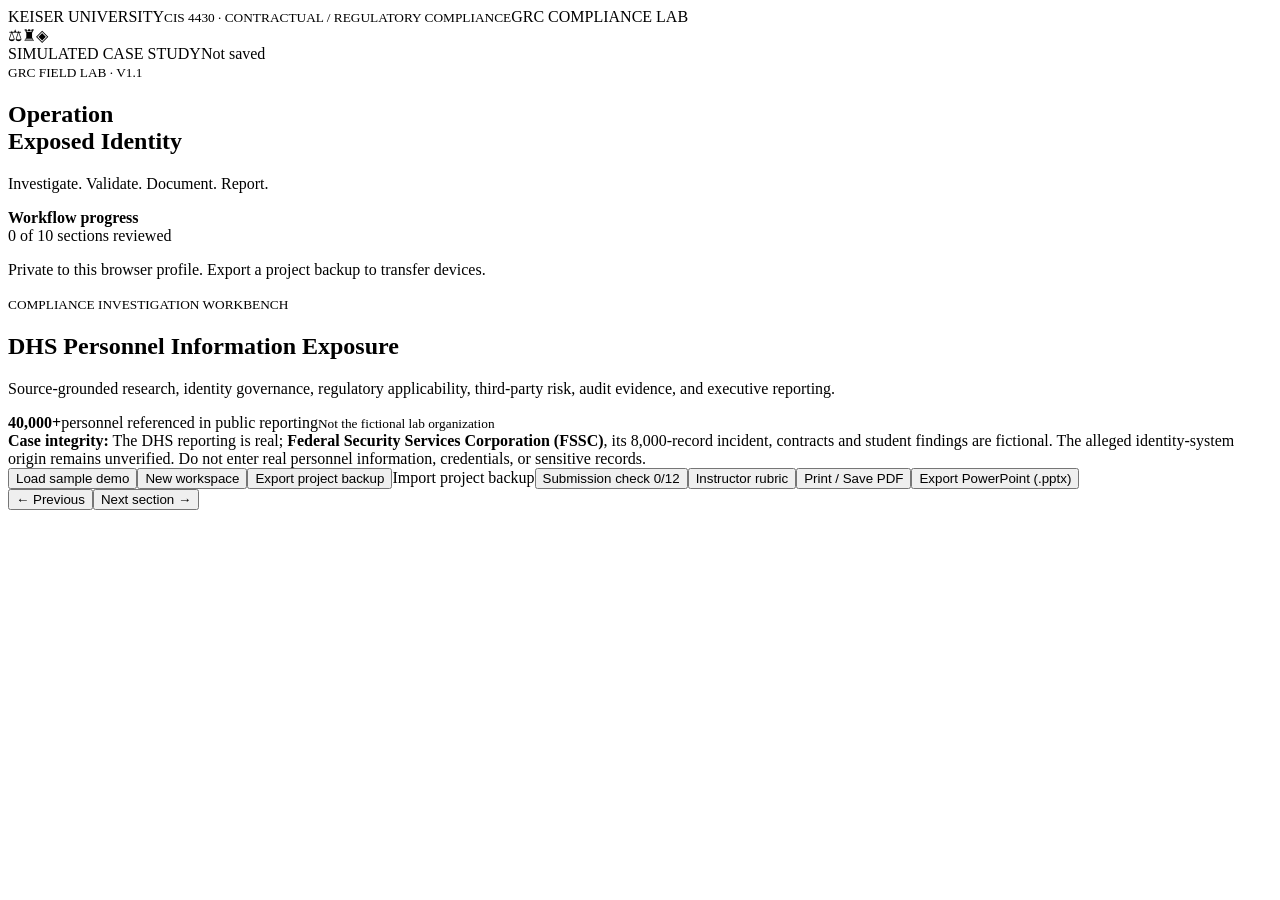
==== dhs-compliance-lab/index.html @ 2e7da123 "Deploy CIS4430 DHS compliance lab v1.2: index.html" ====
<!doctype html>
<html lang="en"><head><meta charset="utf-8"><meta name="viewport" content="width=device-width,initial-scale=1"><meta name="color-scheme" content="light"><title>CIS 4430 | DHS Personnel Information Compliance Lab</title><link rel="stylesheet" href="styles.css"></head>
<body>
<header class="topbar"><div class="bannerMain"><div class="bannerSchool"><span class="schoolTitle">KEISER UNIVERSITY</span><small>CIS 4430 · CONTRACTUAL / REGULATORY COMPLIANCE</small><span class="goldRibbon">GRC COMPLIANCE LAB</span></div><div class="bannerArt" aria-hidden="true"><span>⚖</span><span>♜</span><span>◈</span></div></div><div class="bannerStatus"><span class="chip">SIMULATED CASE STUDY</span><span id="saveStatus">Not saved</span></div></header>
<main class="layout"><aside class="sidebar"><div class="sidebrand"><small>GRC FIELD LAB · V1.1</small><h2>Operation<br>Exposed Identity</h2><p>Investigate. Validate. Document. Report.</p></div><nav id="nav" aria-label="Lab sections"></nav><div class="sidebottom"><b>Workflow progress</b><div class="progressbar"><div id="progressFill"></div></div><span id="progressText">0 of 10 sections reviewed</span><p>Private to this browser profile. Export a project backup to transfer devices.</p></div></aside>
<section class="content"><div class="hero"><div><small>COMPLIANCE INVESTIGATION WORKBENCH</small><h1>DHS Personnel Information Exposure</h1><p>Source-grounded research, identity governance, regulatory applicability, third-party risk, audit evidence, and executive reporting.</p></div><div class="heroStat"><b>40,000+</b><span>personnel referenced in public reporting</span><small>Not the fictional lab organization</small></div></div>
<div class="notice"><strong>Case integrity:</strong> The DHS reporting is real; <strong>Federal Security Services Corporation (FSSC)</strong>, its 8,000-record incident, contracts and student findings are fictional. The alleged identity-system origin remains unverified. Do not enter real personnel information, credentials, or sensitive records.</div>
<div class="actions"><button id="loadDemo" class="secondary">Load sample demo</button><button id="newWorkspace" class="secondary">New workspace</button><button id="exportProject" class="secondary">Export project backup</button><label class="filebutton secondary" for="importFile">Import project backup<input id="importFile" type="file" accept="application/json,.json" hidden></label><button id="openValidator" class="validatorButton">Submission check <span id="readinessTiny">0/12</span></button><button id="openRubric" class="secondary">Instructor rubric</button><button id="printPdf">Print / Save PDF</button><button id="exportPpt" class="accent">Export PowerPoint (.pptx)</button></div>
<div id="workspaceSummary" class="workspaceSummary"></div><div id="validationDashboard"></div><div id="panel"></div>
<div class="panelFooter"><button id="prevBtn" class="secondary">← Previous</button><span id="stepCounter"></span><button id="nextBtn">Next section →</button></div>
</section></main><div id="printArea"></div>
<script src="vendor/pptxgen.min.js"></script><script src="app.js"></script></body></html>
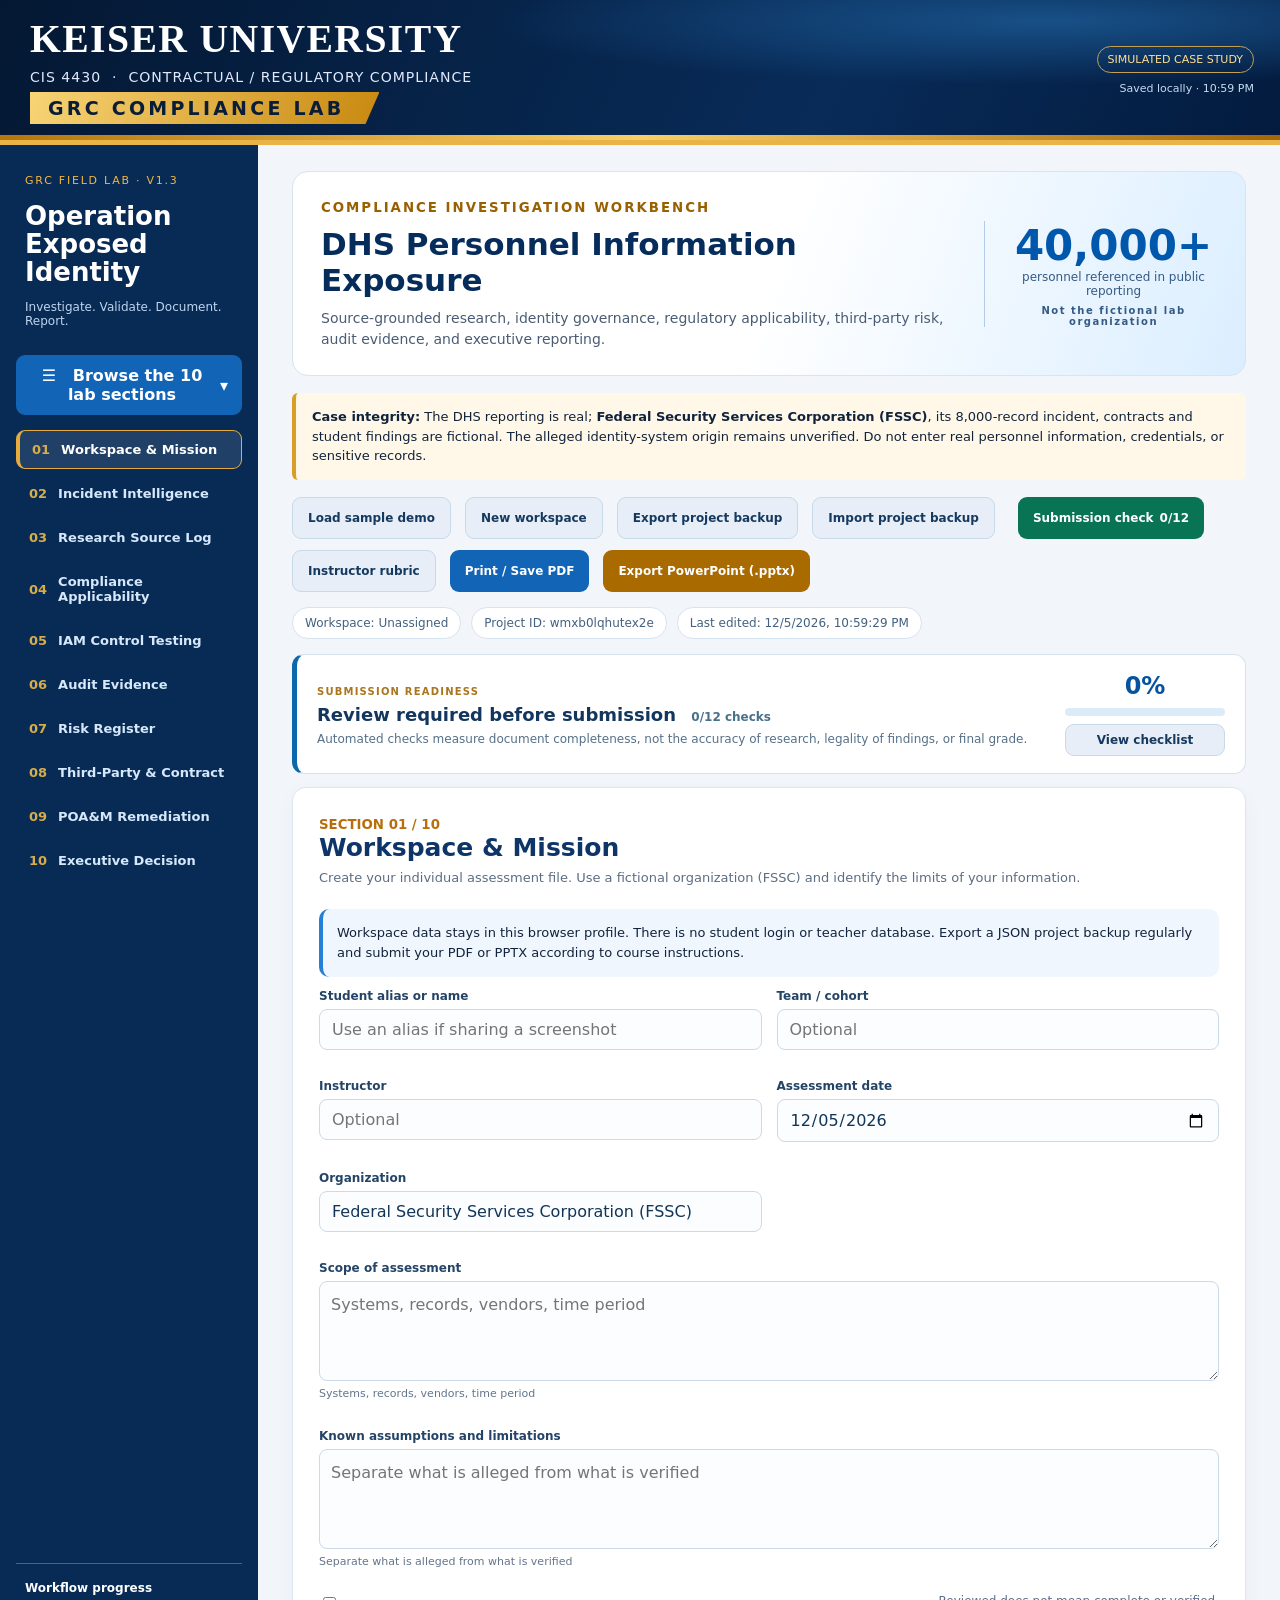
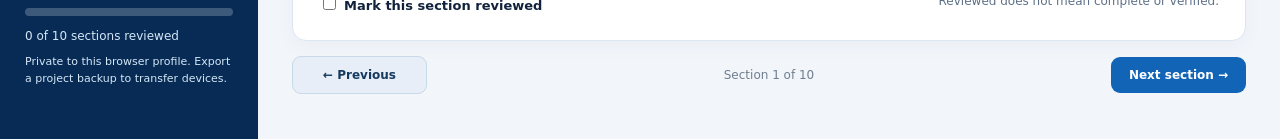
==== commit e4938269: "Improve CIS4430 lab responsive banner and mobile navigation" ====
--- a/dhs-compliance-lab/index.html
+++ b/dhs-compliance-lab/index.html
@@ -1,12 +1,29 @@
 <!doctype html>
 <html lang="en"><head><meta charset="utf-8"><meta name="viewport" content="width=device-width,initial-scale=1"><meta name="color-scheme" content="light"><title>CIS 4430 | DHS Personnel Information Compliance Lab</title><link rel="stylesheet" href="styles.css"></head>
 <body>
-<header class="topbar"><div class="bannerMain"><div class="bannerSchool"><span class="schoolTitle">KEISER UNIVERSITY</span><small>CIS 4430 · CONTRACTUAL / REGULATORY COMPLIANCE</small><span class="goldRibbon">GRC COMPLIANCE LAB</span></div><div class="bannerArt" aria-hidden="true"><span>⚖</span><span>♜</span><span>◈</span></div></div><div class="bannerStatus"><span class="chip">SIMULATED CASE STUDY</span><span id="saveStatus">Not saved</span></div></header>
-<main class="layout"><aside class="sidebar"><div class="sidebrand"><small>GRC FIELD LAB · V1.1</small><h2>Operation<br>Exposed Identity</h2><p>Investigate. Validate. Document. Report.</p></div><nav id="nav" aria-label="Lab sections"></nav><div class="sidebottom"><b>Workflow progress</b><div class="progressbar"><div id="progressFill"></div></div><span id="progressText">0 of 10 sections reviewed</span><p>Private to this browser profile. Export a project backup to transfer devices.</p></div></aside>
+<header class="topbar">
+  <div class="bannerMain">
+    <div class="bannerSchool">
+      <span class="schoolTitle">KEISER UNIVERSITY</span>
+      <small>CIS 4430 &nbsp;·&nbsp; CONTRACTUAL / REGULATORY COMPLIANCE</small>
+      <span class="goldRibbon">GRC COMPLIANCE LAB</span>
+    </div>
+    <div class="bannerArt" aria-hidden="true">
+      <svg class="bannerPillar" viewBox="0 0 78 78"><path d="M10 22 39 7l29 15M16 27h46M20 33v27M32 33v27M46 33v27M58 33v27M15 62h48M9 68h60" stroke="currentColor" stroke-width="4" fill="none" stroke-linecap="round" stroke-linejoin="round"/></svg>
+      <svg class="bannerScales" viewBox="0 0 92 78"><path d="M46 10v56M17 66h58M28 16h36M46 10v-5M18 21h56M22 21 9 51h26L22 21ZM70 21 57 51h26L70 21Z" stroke="currentColor" stroke-width="3" fill="none" stroke-linejoin="round"/><path d="M9 52q13 11 26 0M57 52q13 11 26 0" stroke="currentColor" stroke-width="3" fill="none"/></svg>
+      <svg class="bannerShield" viewBox="0 0 86 94"><path d="M43 5 77 18v32c0 23-14 34-34 40C23 84 9 73 9 50V18Z" fill="rgba(18,116,207,.2)" stroke="currentColor" stroke-width="4"/><rect x="30" y="43" width="26" height="25" rx="3" fill="currentColor"/><path d="M35 44v-9a8 8 0 0 1 16 0v9" fill="none" stroke="currentColor" stroke-width="4"/><circle cx="43" cy="54" r="3" fill="#082044"/></svg>
+      <svg class="bannerGlobe" viewBox="0 0 80 80"><circle cx="40" cy="40" r="34" fill="none" stroke="currentColor" stroke-width="3"/><ellipse cx="40" cy="40" rx="15" ry="34" fill="none" stroke="currentColor" stroke-width="2"/><path d="M6 40h68M13 23h54M13 57h54" fill="none" stroke="currentColor" stroke-width="2"/></svg>
+    </div>
+  </div>
+  <div class="bannerStatus"><span class="chip">SIMULATED CASE STUDY</span><span id="saveStatus">Not saved</span></div>
+</header>
+<main class="layout"><aside class="sidebar"><div class="sidebrand"><small>GRC FIELD LAB · V1.3</small><h2>Operation<br>Exposed Identity</h2><p>Investigate. Validate. Document. Report.</p></div><button type="button" class="mobileNavToggle" id="mobileNavToggle" aria-controls="nav" aria-expanded="false">☰ &nbsp; Browse the 10 lab sections <span aria-hidden="true">▾</span></button><nav id="nav" aria-label="Lab sections"></nav><div class="sidebottom"><b>Workflow progress</b><div class="progressbar"><div id="progressFill"></div></div><span id="progressText">0 of 10 sections reviewed</span><p>Private to this browser profile. Export a project backup to transfer devices.</p></div></aside>
 <section class="content"><div class="hero"><div><small>COMPLIANCE INVESTIGATION WORKBENCH</small><h1>DHS Personnel Information Exposure</h1><p>Source-grounded research, identity governance, regulatory applicability, third-party risk, audit evidence, and executive reporting.</p></div><div class="heroStat"><b>40,000+</b><span>personnel referenced in public reporting</span><small>Not the fictional lab organization</small></div></div>
 <div class="notice"><strong>Case integrity:</strong> The DHS reporting is real; <strong>Federal Security Services Corporation (FSSC)</strong>, its 8,000-record incident, contracts and student findings are fictional. The alleged identity-system origin remains unverified. Do not enter real personnel information, credentials, or sensitive records.</div>
 <div class="actions"><button id="loadDemo" class="secondary">Load sample demo</button><button id="newWorkspace" class="secondary">New workspace</button><button id="exportProject" class="secondary">Export project backup</button><label class="filebutton secondary" for="importFile">Import project backup<input id="importFile" type="file" accept="application/json,.json" hidden></label><button id="openValidator" class="validatorButton">Submission check <span id="readinessTiny">0/12</span></button><button id="openRubric" class="secondary">Instructor rubric</button><button id="printPdf">Print / Save PDF</button><button id="exportPpt" class="accent">Export PowerPoint (.pptx)</button></div>
 <div id="workspaceSummary" class="workspaceSummary"></div><div id="validationDashboard"></div><div id="panel"></div>
 <div class="panelFooter"><button id="prevBtn" class="secondary">← Previous</button><span id="stepCounter"></span><button id="nextBtn">Next section →</button></div>
 </section></main><div id="printArea"></div>
-<script src="vendor/pptxgen.min.js"></script><script src="app.js"></script></body></html>+<script src="vendor/pptxgen.min.js"></script><script src="app.js"></script><script>
+(function(){const b=document.getElementById('mobileNavToggle'),n=document.getElementById('nav');if(!b||!n)return; b.addEventListener('click',()=>{const open=n.classList.toggle('mobileOpen');b.setAttribute('aria-expanded',String(open));b.querySelector('span').textContent=open?'▴':'▾';});n.addEventListener('click',e=>{if(e.target.closest('.navitem')&&window.matchMedia('(max-width:1000px)').matches){n.classList.remove('mobileOpen');b.setAttribute('aria-expanded','false');b.querySelector('span').textContent='▾';}});})();
+</script></body></html>
--- a/dhs-compliance-lab/styles.css
+++ b/dhs-compliance-lab/styles.css
@@ -0,0 +1,13 @@
+:root{font-family:Inter,ui-sans-serif,system-ui,-apple-system,"Segoe UI",Arial,sans-serif;color:#11233c;background:#f2f5fa}*{box-sizing:border-box}body{margin:0}button,input,textarea,select{font:inherit}button,.filebutton{border:0;border-radius:9px;padding:11px 14px;background:#1264b6;color:#fff;font-weight:700;cursor:pointer;display:inline-flex;align-items:center;justify-content:center;gap:6px}button:hover,.filebutton:hover{filter:brightness(.94)}button:focus-visible,input:focus-visible,textarea:focus-visible,select:focus-visible{outline:3px solid #f5b32e;outline-offset:2px}.secondary{background:#e7eef7;color:#15395f;border:1px solid #c8d9e8}.accent{background:#a96a00}.topbar{height:76px;background:#041d42;color:white;display:flex;justify-content:space-between;align-items:center;padding:10px 28px;border-bottom:4px solid #e0a72f;gap:15px}.brand{display:flex;align-items:center;gap:12px}.seal{height:49px;width:49px;border-radius:50%;border:2px solid #eab644;color:#eab644;display:grid;place-items:center;font-weight:900}.brand b{display:block;font:700 21px Georgia,serif;letter-spacing:.05em}.brand small{font-size:10px;letter-spacing:.08em;color:#cce0f9}.topright{font-size:12px;display:flex;gap:14px;align-items:center}.chip{padding:6px 10px;border-radius:25px;border:1px solid #c6a052;color:#ffdf92}.layout{display:grid;grid-template-columns:258px minmax(0,1fr);min-height:calc(100vh - 76px)}.sidebar{background:#082b56;color:white;padding:24px 16px;display:flex;flex-direction:column;gap:15px}.sidebrand{padding:0 9px}.sidebrand small{letter-spacing:.16em;color:#f5b63d;font-size:11px}.sidebrand h2{font-size:26px;line-height:1.08;margin:14px 0}.sidebrand p{color:#bfd4ee;font-size:12px}.sidebar nav{display:flex;flex-direction:column;gap:5px}.navitem{border:1px solid transparent;background:transparent;text-align:left;justify-content:flex-start;padding:11px 12px;color:#d6e8fa;font-size:13px;font-weight:650;width:100%}.navitem.active{background:#ffffff19;color:white;border-color:#e5ab3c;border-left:4px solid #e5ab3c}.navitem .num{color:#d7ad4a;margin-right:5px}.sidebottom{margin-top:auto;border-top:1px solid #ffffff44;padding:17px 9px;color:#d4e7f6;font-size:12px}.sidebottom b{color:white}.sidebottom p{line-height:1.5;font-size:11px}.progressbar{height:8px;background:#ffffff38;border-radius:10px;margin:13px 0;overflow:hidden}.progressbar>div{background:#e8b34a;height:100%;width:0;transition:.2s}.content{padding:26px 34px 45px;max-width:1440px;width:100%;margin:auto}.hero{display:flex;justify-content:space-between;align-items:center;gap:30px;background:linear-gradient(110deg,#fff 50%,#dbeeff);border:1px solid #d9e4ef;border-radius:16px;padding:25px 28px}.hero small{font-weight:750;letter-spacing:.15em;color:#996000}.hero h1{font-size:31px;margin:10px 0;color:#062c5b}.hero p{font-size:14px;max-width:740px;line-height:1.5;margin:0;color:#4a5c74}.heroStat{min-width:210px;text-align:center;border-left:1px solid #b2cce7;padding-left:25px}.heroStat b{font-size:42px;color:#0058ad;display:block}.heroStat span,.heroStat small{display:block;font-size:12px;color:#355a83}.heroStat small{margin-top:7px;font-size:10px}.notice{padding:14px 16px;background:#fff8e9;border-left:4px solid #d89e28;border-radius:6px;margin:17px 0;font-size:13px;line-height:1.5}.actions{display:flex;flex-wrap:wrap;gap:8px;margin:15px 0}.actions button,.actions .filebutton{font-size:12px;padding:10px 12px}.workspaceSummary{display:flex;gap:10px;flex-wrap:wrap;margin-bottom:15px}.pill{border:1px solid #d6e3f0;border-radius:99px;background:white;font-size:12px;color:#43617e;padding:8px 12px}.panel{background:white;border:1px solid #dce6f0;border-radius:14px;padding:26px;margin-top:10px;box-shadow:0 6px 20px #17355c09}.panel h2{margin:0 0 6px;color:#0d3568;font-size:25px}.sub{color:#5c6d82;font-size:13px;line-height:1.5;margin:0 0 22px}.grid{display:grid;grid-template-columns:repeat(2,minmax(0,1fr));gap:15px}.field{display:flex;flex-direction:column;gap:6px;margin-bottom:14px}.field label{font-size:12px;font-weight:750;color:#244467}.field input,.field textarea,.field select{background:#fbfdff;border:1px solid #cbd9e8;border-radius:8px;padding:10px 12px;color:#123557;width:100%}.field textarea{min-height:85px;resize:vertical;line-height:1.45}.field small{color:#63758b;font-size:11px}.wide{grid-column:1/-1}.info{padding:14px;border-radius:10px;background:#f0f6fe;border-left:4px solid #2480d6;font-size:13px;line-height:1.55;margin:12px 0}.info.warn{background:#fff6e8;border-color:#d7a02f}.info.red{background:#fff0f0;border-color:#c44943}.minihead{font-weight:800;color:#154679;margin:22px 0 12px}.tablewrap{overflow-x:auto}.dataTable{border-collapse:collapse;width:100%;font-size:12px}.dataTable th{background:#0c3d70;color:white;text-align:left;padding:10px;white-space:nowrap}.dataTable td{padding:8px;border-bottom:1px solid #e3ebf2;vertical-align:top}.dataTable input,.dataTable select,.dataTable textarea{font-size:12px;padding:8px;min-width:115px}.dataTable textarea{min-height:60px}.dataTable .rowdelete{background:#fff0ee;color:#ad2b20;padding:7px}.tablebuttons{display:flex;justify-content:space-between;gap:8px;margin-top:12px}.hint{font-size:12px;color:#5d7088}.readonly{padding:14px;background:#f5f8fc;border:1px solid #dfe9f4;border-radius:9px;line-height:1.6;font-size:13px}.readonly a{color:#005cb0}.sourceCard{display:flex;gap:12px;align-items:flex-start}.sourceCard strong{display:block}.sourceCard .sourceDate{color:#5d7189;font-size:12px}.promptbox{background:#f2f7fd;padding:17px;border-radius:10px;margin:15px 0;font-size:13px;line-height:1.65}.panelFooter{display:flex;justify-content:space-between;align-items:center;gap:10px;margin-top:15px;color:#6e7e90;font-size:12px}.panelFooter button{min-width:135px}#printArea{display:none}.footerFlag{color:#b66f0c;font-weight:750}.report p{line-height:1.5}.report h2{margin-top:26px;color:#173e72;border-bottom:2px solid #d2a22e;padding-bottom:5px}.report h1{color:#0a2c55;font-size:25px}.report table{width:100%;border-collapse:collapse;font-size:10px;table-layout:fixed;word-break:break-word}.report th,.report td{border:1px solid #d3d9e3;padding:6px;text-align:left;vertical-align:top}.report th{background:#e9f0f7}.report .cover{padding:30px 5px 20px;border-bottom:4px solid #dfad3d}.report .cover .kicker{color:#b78322;letter-spacing:.12em;font-weight:bold}.report .muted{color:#5d6777}.report .note{background:#fff6e9;padding:9px;border-left:3px solid #d9a032}.report .reportSection{break-inside:avoid}.report .reportTable{break-inside:auto}.report tr{break-inside:avoid}@media(max-width:1000px){.layout{grid-template-columns:1fr}.sidebar{padding:15px}.sidebar nav{display:flex;flex-direction:row;overflow-x:auto}.navitem{white-space:nowrap;width:auto}.sidebottom{display:none}.content{padding:18px}.hero{flex-direction:column;align-items:stretch}.heroStat{border-left:0;border-top:1px solid #c6d5e5;padding:10px 0 0}}@media(max-width:620px){.grid{grid-template-columns:1fr}.hero h1{font-size:24px}.topbar{padding:10px}.brand b{font-size:15px}.brand small{font-size:8px}.topright .chip{display:none}.panel{padding:16px}.panelFooter button{min-width:0}.heroStat b{font-size:32px}}@page{size:letter;margin:0.65in}@media print{body{background:white!important;color:black!important}.topbar,.sidebar,.content,.layout{display:none!important}#printArea{display:block!important}.report{font:11px Arial,sans-serif}.report .cover{margin-bottom:20px}.report a{color:black;text-decoration:none}.reportSection{page-break-inside:avoid}}
+
+/* v1.1 submission validation & instructor evaluation */
+.validatorButton{background:#087454}.readinessCard{background:#fff;border:1px solid #d4e3ef;border-left:5px solid #0c68ac;border-radius:12px;padding:17px 20px;margin:13px 0;display:flex;gap:26px;justify-content:space-between;align-items:center}.readinessCard p,.validationHero p,.rubricTop p{font-size:12px;line-height:1.5;color:#557088;margin:5px 0 0}.eyebrow{font-size:10px;font-weight:800;letter-spacing:.12em;color:#aa751c}.readinessTitle{font-size:18px;font-weight:800;margin-top:5px;color:#12365d}.readinessLabel{font-size:12px;font-weight:600;color:#47718b;margin-left:9px}.readinessMeter{min-width:160px;max-width:180px;text-align:center}.readinessMeter strong{font-size:24px;color:#0753a0}.readinessMeter .progressbar{background:#dcebf8;margin:8px 0}.readinessMeter .progressbar div{background:#087f65}.readinessMeter button{font-size:12px;width:100%;padding:8px}.validationHero{border:1px solid #dfcba7;border-radius:12px;padding:18px;background:#fff9ed;display:flex;justify-content:space-between;align-items:center;gap:20px}.validationHero.pass{background:#f0fbf5;border-color:#a7d8c2}.validationHero h3{font-size:22px;margin:5px 0;color:#173d67}.validationHero>strong{font-size:37px;color:#aa6c13}.validationHero.pass>strong{color:#087758}.checkGrid{display:grid;grid-template-columns:repeat(2,minmax(0,1fr));gap:10px;margin-top:16px}.checkItem{display:flex;align-items:flex-start;gap:10px;border:1px solid #dbe6ef;border-radius:10px;padding:13px;background:#fcfdff}.checkItem>b{font-size:13px}.checkItem div{flex:1}.checkItem div>b{font-size:13px;color:#163e68}.checkItem p{color:#60758b;font-size:11px;line-height:1.4;margin:5px 0 0}.checkSymbol{border-radius:50%;font-weight:900;display:grid;place-items:center;width:26px;height:26px;flex:none}.checkSymbol.ok{color:#076a4b;background:#d6f5e4}.checkSymbol.needs{color:#9c5e0b;background:#fff0c8}.checkItem .mini{font-size:11px;padding:6px 9px;align-self:center}.rubricTop{display:flex;justify-content:space-between;gap:30px;align-items:center;background:#f1f6fc;border:1px solid #d4e4f1;border-radius:12px;padding:19px;margin-bottom:17px}.gradeBig{font-size:48px;font-weight:900;color:#0d427a}.gradeBig span{font-size:18px;color:#74869a}.rubricFields{display:flex;gap:10px;align-items:center}.rubricFields label,.rubricEntry label{display:flex;flex-direction:column;gap:5px;font-size:12px;font-weight:750;color:#2e5175}.rubricFields input,.rubricEntry input,.rubricEntry textarea{border:1px solid #cbd9e8;border-radius:8px;padding:9px;background:#fff;max-width:100%;color:#17385d}.rubricGrid{display:grid;gap:10px;margin-bottom:16px}.rubricRow{display:grid;grid-template-columns:minmax(200px,1fr) minmax(330px,1.3fr);gap:16px;padding:15px;background:#fff;border:1px solid #dae5f0;border-radius:11px}.rubricRow b{color:#103c71}.rubricRow p{font-size:12px;color:#607389;line-height:1.5}.rubricEntry{display:grid;grid-template-columns:115px 1fr;gap:12px}.rubricEntry textarea{min-height:64px;resize:vertical}.panel .field>textarea{border:1px solid #cbd9e8;border-radius:8px;padding:11px;background:#fbfdff;min-height:100px;color:#17385d}@media(max-width:800px){.checkGrid{grid-template-columns:1fr}.rubricRow{grid-template-columns:1fr}.rubricTop{flex-direction:column;align-items:stretch}.readinessCard{flex-direction:column;align-items:stretch}.readinessMeter{max-width:none}.rubricFields{flex-wrap:wrap}}
+
+/* v1.2 academic banner and responsive toolbar */
+.topbar{min-height:145px;height:auto;background:radial-gradient(ellipse at 82% 15%,#185087 0%,transparent 38%),linear-gradient(115deg,#041833,#082b58 65%,#031b3e);border-bottom:5px solid #e8b347;padding:13px 26px 13px 30px;position:relative;align-items:center;gap:18px;overflow:hidden}
+.topbar:after{content:"";position:absolute;bottom:0;left:0;right:0;height:5px;background:linear-gradient(90deg,#b87509,#f8cf65,#a56509)}
+.bannerMain{display:flex;align-items:center;justify-content:space-between;gap:20px;flex:1;min-width:0}.bannerSchool{display:flex;flex-direction:column;gap:7px;z-index:1}.schoolTitle{font:700 clamp(25px,3.1vw,43px) Georgia,serif;letter-spacing:.035em;color:#fff}.bannerSchool small{font-size:clamp(10px,1.1vw,15px);letter-spacing:.07em;color:#e1eafd}.goldRibbon{display:inline-block;background:linear-gradient(110deg,#f8d475,#c88910);color:#091d39;padding:5px 35px 5px 18px;clip-path:polygon(0 0,100% 0,96% 100%,0 100%);width:max-content;max-width:100%;font-size:clamp(13px,1.5vw,19px);font-weight:900;letter-spacing:.17em}.bannerArt{display:flex;gap:10px;align-items:center;color:#e0ac38;opacity:.85;font-size:clamp(28px,4vw,58px);white-space:nowrap}.bannerArt span:last-child{color:#69adf5}.bannerStatus{display:flex;flex-direction:column;gap:9px;align-items:flex-end;font-size:11px;color:#c7dbf2;z-index:1}.layout{min-height:calc(100vh - 145px)}
+.actions{display:flex;align-items:center;gap:11px 14px;flex-wrap:wrap}.actions button,.actions .filebutton{flex:0 0 auto;white-space:nowrap;padding:11px 15px;min-height:42px}.actions #openValidator{margin-left:9px}.actions .filebutton{display:inline-flex}
+@media(max-width:900px){.topbar{min-height:120px;padding:15px}.bannerArt{display:none}.bannerStatus .chip{display:none}.actions #openValidator{margin-left:0}}
+@media(max-width:600px){.topbar{min-height:110px}.schoolTitle{font-size:24px}.bannerSchool small{font-size:10px}.goldRibbon{font-size:12px;padding:5px 20px 5px 12px}.bannerStatus{display:none}.actions button,.actions .filebutton{white-space:normal}}
+@media print{.topbar{display:none!important}}
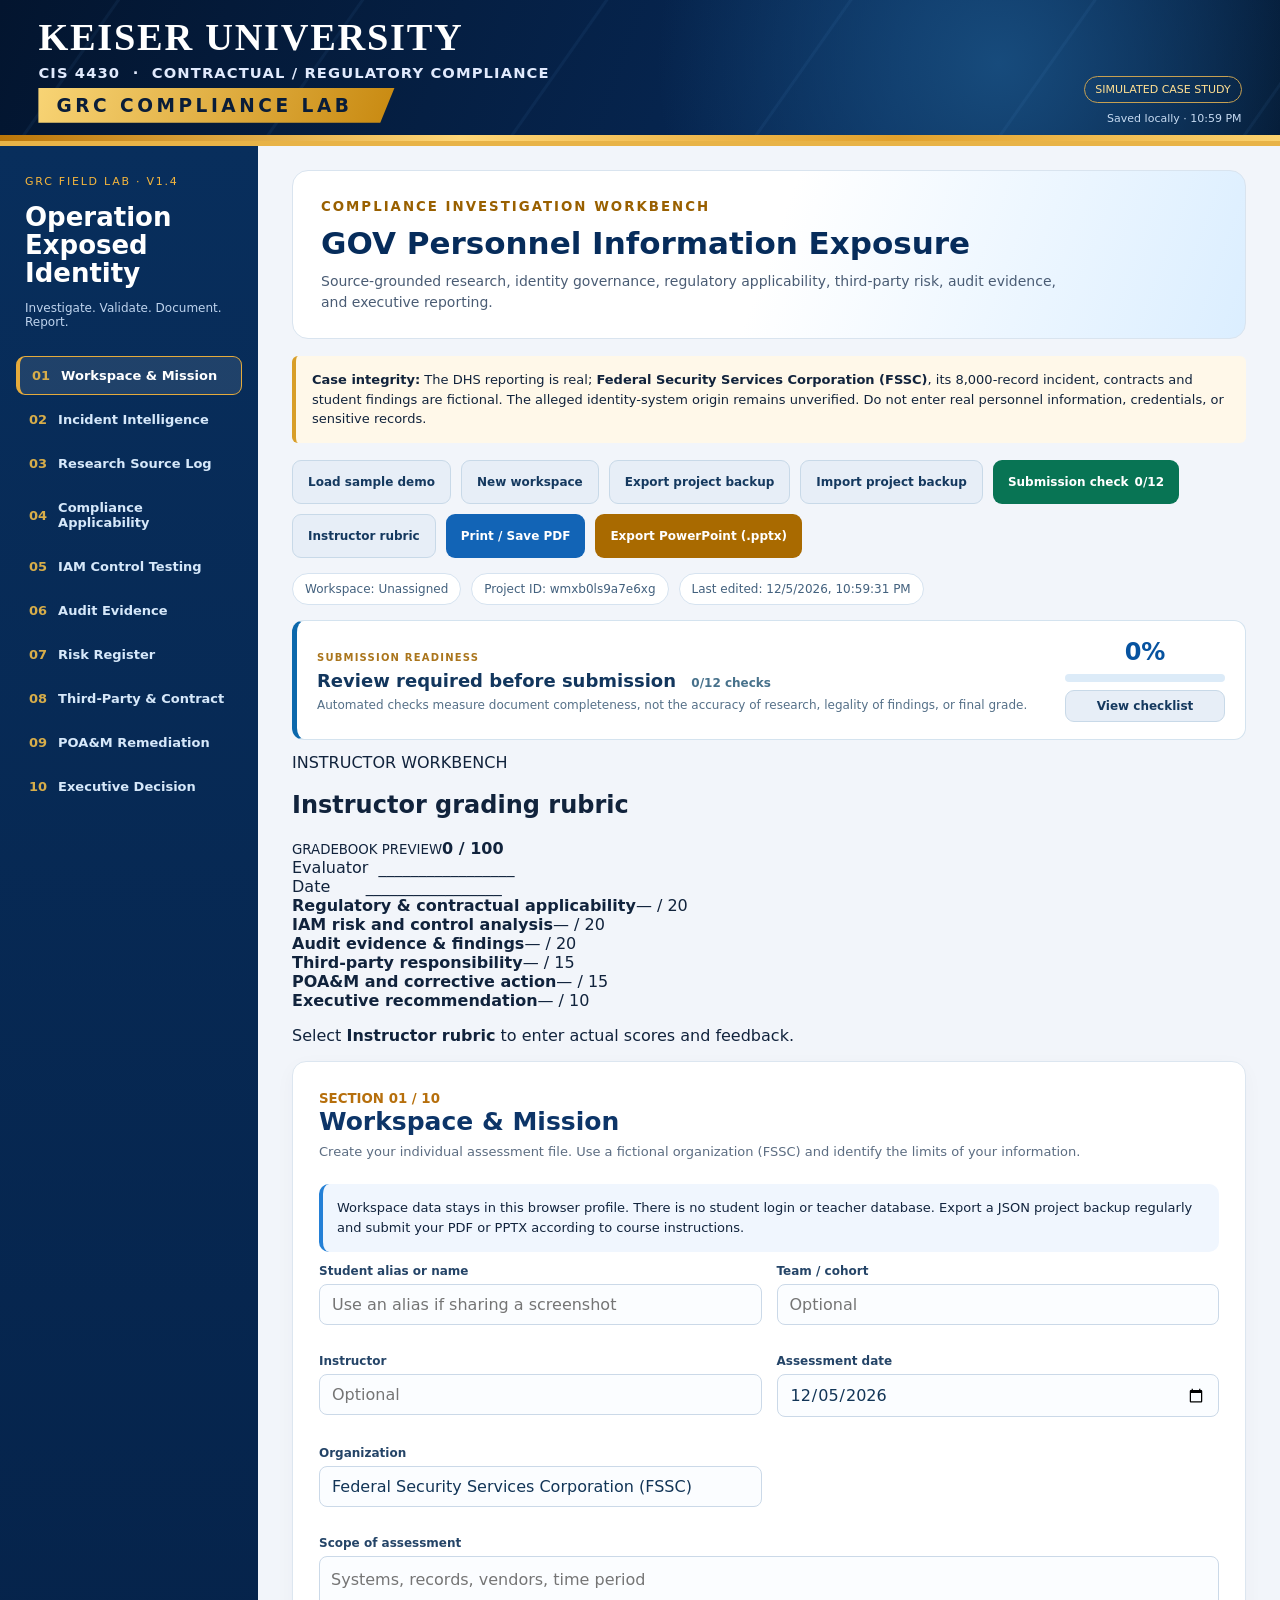
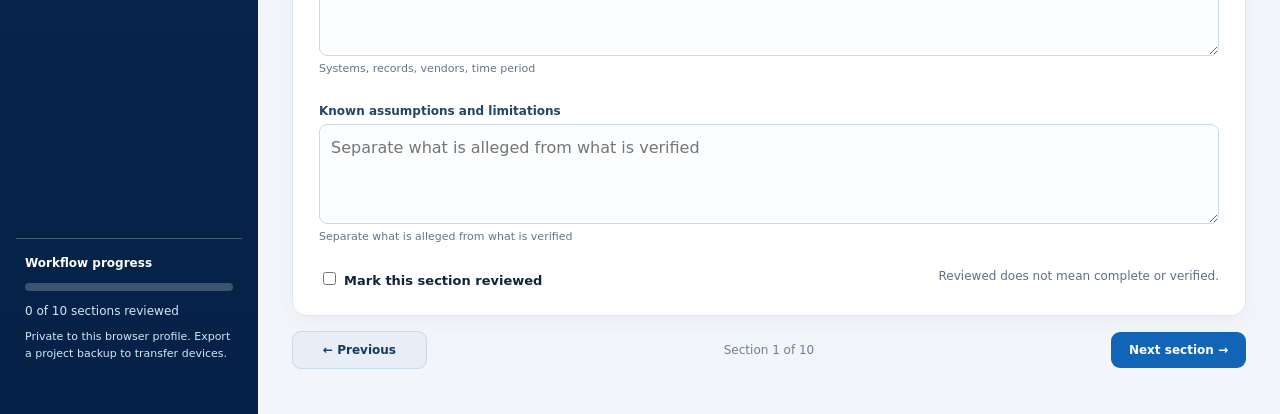
==== commit 070be2ba: "Rebrand case as GOV and align workbench structure with reference" ====
--- a/dhs-compliance-lab/index.html
+++ b/dhs-compliance-lab/index.html
@@ -1,5 +1,5 @@
 <!doctype html>
-<html lang="en"><head><meta charset="utf-8"><meta name="viewport" content="width=device-width,initial-scale=1"><meta name="color-scheme" content="light"><title>CIS 4430 | DHS Personnel Information Compliance Lab</title><link rel="stylesheet" href="styles.css"></head>
+<html lang="en"><head><meta charset="utf-8"><meta name="viewport" content="width=device-width,initial-scale=1"><meta name="color-scheme" content="light"><title>CIS 4430 | GOV Personnel Information Compliance Lab</title><link rel="stylesheet" href="styles.css"></head>
 <body>
 <header class="topbar">
   <div class="bannerMain">
@@ -8,7 +8,7 @@
       <small>CIS 4430 &nbsp;·&nbsp; CONTRACTUAL / REGULATORY COMPLIANCE</small>
       <span class="goldRibbon">GRC COMPLIANCE LAB</span>
     </div>
-    <div class="bannerArt" aria-hidden="true">
+    <div class="bannerArt" aria-hidden="true" style="display:none">
       <svg class="bannerPillar" viewBox="0 0 78 78"><path d="M10 22 39 7l29 15M16 27h46M20 33v27M32 33v27M46 33v27M58 33v27M15 62h48M9 68h60" stroke="currentColor" stroke-width="4" fill="none" stroke-linecap="round" stroke-linejoin="round"/></svg>
       <svg class="bannerScales" viewBox="0 0 92 78"><path d="M46 10v56M17 66h58M28 16h36M46 10v-5M18 21h56M22 21 9 51h26L22 21ZM70 21 57 51h26L70 21Z" stroke="currentColor" stroke-width="3" fill="none" stroke-linejoin="round"/><path d="M9 52q13 11 26 0M57 52q13 11 26 0" stroke="currentColor" stroke-width="3" fill="none"/></svg>
       <svg class="bannerShield" viewBox="0 0 86 94"><path d="M43 5 77 18v32c0 23-14 34-34 40C23 84 9 73 9 50V18Z" fill="rgba(18,116,207,.2)" stroke="currentColor" stroke-width="4"/><rect x="30" y="43" width="26" height="25" rx="3" fill="currentColor"/><path d="M35 44v-9a8 8 0 0 1 16 0v9" fill="none" stroke="currentColor" stroke-width="4"/><circle cx="43" cy="54" r="3" fill="#082044"/></svg>
@@ -17,13 +17,13 @@
   </div>
   <div class="bannerStatus"><span class="chip">SIMULATED CASE STUDY</span><span id="saveStatus">Not saved</span></div>
 </header>
-<main class="layout"><aside class="sidebar"><div class="sidebrand"><small>GRC FIELD LAB · V1.3</small><h2>Operation<br>Exposed Identity</h2><p>Investigate. Validate. Document. Report.</p></div><button type="button" class="mobileNavToggle" id="mobileNavToggle" aria-controls="nav" aria-expanded="false">☰ &nbsp; Browse the 10 lab sections <span aria-hidden="true">▾</span></button><nav id="nav" aria-label="Lab sections"></nav><div class="sidebottom"><b>Workflow progress</b><div class="progressbar"><div id="progressFill"></div></div><span id="progressText">0 of 10 sections reviewed</span><p>Private to this browser profile. Export a project backup to transfer devices.</p></div></aside>
-<section class="content"><div class="hero"><div><small>COMPLIANCE INVESTIGATION WORKBENCH</small><h1>DHS Personnel Information Exposure</h1><p>Source-grounded research, identity governance, regulatory applicability, third-party risk, audit evidence, and executive reporting.</p></div><div class="heroStat"><b>40,000+</b><span>personnel referenced in public reporting</span><small>Not the fictional lab organization</small></div></div>
+<main class="layout"><aside class="sidebar"><div class="sidebrand"><small>GRC FIELD LAB · V1.4</small><h2>Operation<br>Exposed Identity</h2><p>Investigate. Validate. Document. Report.</p></div><button type="button" class="mobileNavToggle" id="mobileNavToggle" aria-controls="nav" aria-expanded="false">☰ &nbsp; Browse the 10 lab sections <span aria-hidden="true">▾</span></button><nav id="nav" aria-label="Lab sections"></nav><div class="sidebottom"><b>Workflow progress</b><div class="progressbar"><div id="progressFill"></div></div><span id="progressText">0 of 10 sections reviewed</span><p>Private to this browser profile. Export a project backup to transfer devices.</p></div></aside>
+<section class="content"><div class="hero"><div><small>COMPLIANCE INVESTIGATION WORKBENCH</small><h1>GOV Personnel Information Exposure</h1><p>Source-grounded research, identity governance, regulatory applicability, third-party risk, audit evidence, and executive reporting.</p></div></div>
 <div class="notice"><strong>Case integrity:</strong> The DHS reporting is real; <strong>Federal Security Services Corporation (FSSC)</strong>, its 8,000-record incident, contracts and student findings are fictional. The alleged identity-system origin remains unverified. Do not enter real personnel information, credentials, or sensitive records.</div>
 <div class="actions"><button id="loadDemo" class="secondary">Load sample demo</button><button id="newWorkspace" class="secondary">New workspace</button><button id="exportProject" class="secondary">Export project backup</button><label class="filebutton secondary" for="importFile">Import project backup<input id="importFile" type="file" accept="application/json,.json" hidden></label><button id="openValidator" class="validatorButton">Submission check <span id="readinessTiny">0/12</span></button><button id="openRubric" class="secondary">Instructor rubric</button><button id="printPdf">Print / Save PDF</button><button id="exportPpt" class="accent">Export PowerPoint (.pptx)</button></div>
-<div id="workspaceSummary" class="workspaceSummary"></div><div id="validationDashboard"></div><div id="panel"></div>
+<div id="workspaceSummary" class="workspaceSummary"></div><div id="validationDashboard"></div><div id="landingRubric" class="landingRubric"><div class="rubricTitle"><span>INSTRUCTOR WORKBENCH</span><h2>Instructor grading rubric</h2></div><div class="rubricHeadline"><div><small>GRADEBOOK PREVIEW</small><strong>0 <span>/ 100</span></strong></div><div class="rubricMeta">Evaluator &nbsp;_________________<br>Date &nbsp;&nbsp;&nbsp;&nbsp;&nbsp;&nbsp;_________________</div></div><div class="rubricPreviewRows"><div><b>Regulatory &amp; contractual applicability</b><span>— / 20</span></div><div><b>IAM risk and control analysis</b><span>— / 20</span></div><div><b>Audit evidence &amp; findings</b><span>— / 20</span></div><div><b>Third-party responsibility</b><span>— / 15</span></div><div><b>POA&amp;M and corrective action</b><span>— / 15</span></div><div><b>Executive recommendation</b><span>— / 10</span></div></div><p class="rubricPreviewNote">Select <b>Instructor rubric</b> to enter actual scores and feedback.</p></div><div id="panel"></div>
 <div class="panelFooter"><button id="prevBtn" class="secondary">← Previous</button><span id="stepCounter"></span><button id="nextBtn">Next section →</button></div>
 </section></main><div id="printArea"></div>
 <script src="vendor/pptxgen.min.js"></script><script src="app.js"></script><script>
 (function(){const b=document.getElementById('mobileNavToggle'),n=document.getElementById('nav');if(!b||!n)return; b.addEventListener('click',()=>{const open=n.classList.toggle('mobileOpen');b.setAttribute('aria-expanded',String(open));b.querySelector('span').textContent=open?'▴':'▾';});n.addEventListener('click',e=>{if(e.target.closest('.navitem')&&window.matchMedia('(max-width:1000px)').matches){n.classList.remove('mobileOpen');b.setAttribute('aria-expanded','false');b.querySelector('span').textContent='▾';}});})();
-</script></body></html>+</script><script>document.addEventListener('click',function(e){if(e.target.closest('#openRubric,#openValidator,#nav,.panelFooter')){let x=document.getElementById('landingRubric');if(x)x.style.display='none';}});</script></body></html>
--- a/dhs-compliance-lab/styles.css
+++ b/dhs-compliance-lab/styles.css
@@ -10,4 +10,66 @@
 .actions{display:flex;align-items:center;gap:11px 14px;flex-wrap:wrap}.actions button,.actions .filebutton{flex:0 0 auto;white-space:nowrap;padding:11px 15px;min-height:42px}.actions #openValidator{margin-left:9px}.actions .filebutton{display:inline-flex}
 @media(max-width:900px){.topbar{min-height:120px;padding:15px}.bannerArt{display:none}.bannerStatus .chip{display:none}.actions #openValidator{margin-left:0}}
 @media(max-width:600px){.topbar{min-height:110px}.schoolTitle{font-size:24px}.bannerSchool small{font-size:10px}.goldRibbon{font-size:12px;padding:5px 20px 5px 12px}.bannerStatus{display:none}.actions button,.actions .filebutton{white-space:normal}}
-@media print{.topbar{display:none!important}}+@media print{.topbar{display:none!important}}
+
+/* v1.3: responsive desktop-quality academic header and navigation */
+html,body{max-width:100%;overflow-x:clip}
+.layout,.content,.sidebar,.panel,.hero,.notice,.actions{min-width:0}
+.topbar{width:100%;min-height:146px;display:flex;align-items:center;justify-content:space-between;background:radial-gradient(circle at 78% 45%,#174b7c 0%,transparent 34%),linear-gradient(110deg,#03152f,#072957 70%,#03162e);border-bottom:5px solid #e8b347;padding:16px clamp(18px,3vw,48px);isolation:isolate;overflow:hidden}
+.topbar::before{content:"";position:absolute;inset:0;z-index:-1;pointer-events:none;background:repeating-linear-gradient(125deg,transparent 0 95px,rgba(91,161,229,.07) 96px 98px,transparent 99px 200px)}
+.topbar::after{height:6px;background:linear-gradient(90deg,#bb7609 0%,#ffd778 36%,#e2a12c 70%,#fbd26f 100%)}
+.bannerMain{display:flex;align-items:center;justify-content:space-between;gap:24px;flex:1;min-width:0;max-width:1250px}
+.bannerSchool{min-width:0;flex:1;gap:7px}
+.schoolTitle{font:700 clamp(27px,3vw,48px)/1 Georgia,serif;letter-spacing:.045em;white-space:normal}
+.bannerSchool small{font-weight:650;letter-spacing:.075em;font-size:clamp(11px,1.15vw,16px)}
+.goldRibbon{font-size:clamp(13px,1.45vw,19px);letter-spacing:.19em;padding:7px 42px 7px 18px;box-shadow:0 4px 14px #0003}
+.bannerArt{display:flex;gap:13px;align-items:center;opacity:1;flex:none}
+.bannerArt svg{height:73px;width:69px;filter:drop-shadow(0 3px 8px #00132f)}
+.bannerArt .bannerScales{color:#f5c565;width:86px}
+.bannerArt .bannerPillar{color:#81aedc}
+.bannerArt .bannerShield{color:#6ac9ff;height:88px;width:81px}
+.bannerArt .bannerGlobe{color:#5dbaee}
+.bannerStatus{align-self:flex-end;flex:none}
+.sidebar{background:linear-gradient(180deg,#082e5c,#052147);width:auto}
+.mobileNavToggle{display:none}
+.content{padding-top:24px}
+.actions{gap:10px;align-items:stretch}
+.actions button,.actions .filebutton{min-height:44px;border-radius:9px;flex:0 1 auto;white-space:normal;text-align:center}
+.actions #openValidator{margin-left:0}
+@media(max-width:1180px){.bannerArt .bannerPillar,.bannerArt .bannerGlobe{display:none}.bannerStatus{display:none}}
+@media(max-width:1000px){
+  .topbar{min-height:150px;padding:20px 24px}
+  .bannerArt{display:flex}
+  .sidebar{padding:14px 18px;gap:10px}
+  .sidebrand{padding:0}
+  .sidebrand h2{margin:5px 0;font-size:23px}
+  .sidebrand p{margin:3px 0}
+  .mobileNavToggle{display:flex;justify-content:space-between;align-items:center;width:100%;background:#15528b;border:1px solid #5395c9;text-align:left;font-size:14px;padding:12px 15px}
+  .sidebar nav{display:none;flex-direction:column;overflow:visible;gap:3px;padding:4px 0 7px}
+  .sidebar nav.mobileOpen{display:flex}
+  .navitem{width:100%;white-space:normal;font-size:13px;padding:10px 14px}
+  .content{padding:18px clamp(14px,3vw,28px) 30px}
+  .hero{flex-direction:row;align-items:center}
+  .heroStat{border-left:1px solid #c6d5e5;border-top:0;padding:0 0 0 18px;min-width:165px}
+}
+@media(max-width:650px){
+ .topbar{min-height:132px;padding:17px 17px;gap:5px}
+ .schoolTitle{font-size:clamp(25px,6.4vw,33px)}
+ .bannerSchool small{font-size:10px;line-height:1.35;letter-spacing:.03em}
+ .goldRibbon{font-size:12px;letter-spacing:.1em;padding:7px 21px 7px 11px}
+ .bannerArt{display:none}
+ .sidebar{padding:13px 15px}
+ .sidebrand small{font-size:10px}
+ .hero{flex-direction:column;align-items:stretch;padding:18px}
+ .hero h1{font-size:24px}
+ .heroStat{border-left:none;border-top:1px solid #c6d5e5;padding:9px 0 0;text-align:left;min-width:0}
+ .heroStat b{font-size:30px}
+ .actions{display:grid;grid-template-columns:repeat(2,minmax(0,1fr));gap:8px}
+ .actions button,.actions .filebutton{width:100%;min-width:0;min-height:49px;padding:9px 7px;font-size:12px;overflow-wrap:anywhere}
+ .actions #printPdf,.actions #exportPpt{grid-column:auto}
+ .readinessCard{gap:12px}
+ .panelFooter{flex-wrap:wrap}
+ .panelFooter button{min-width:105px}
+}
+@media(min-width:651px) and (max-width:1000px){.actions{display:grid;grid-template-columns:repeat(4,minmax(0,1fr))}.actions button,.actions .filebutton{width:100%;padding:11px 7px}}
+@media print{.mobileNavToggle{display:none!important}}
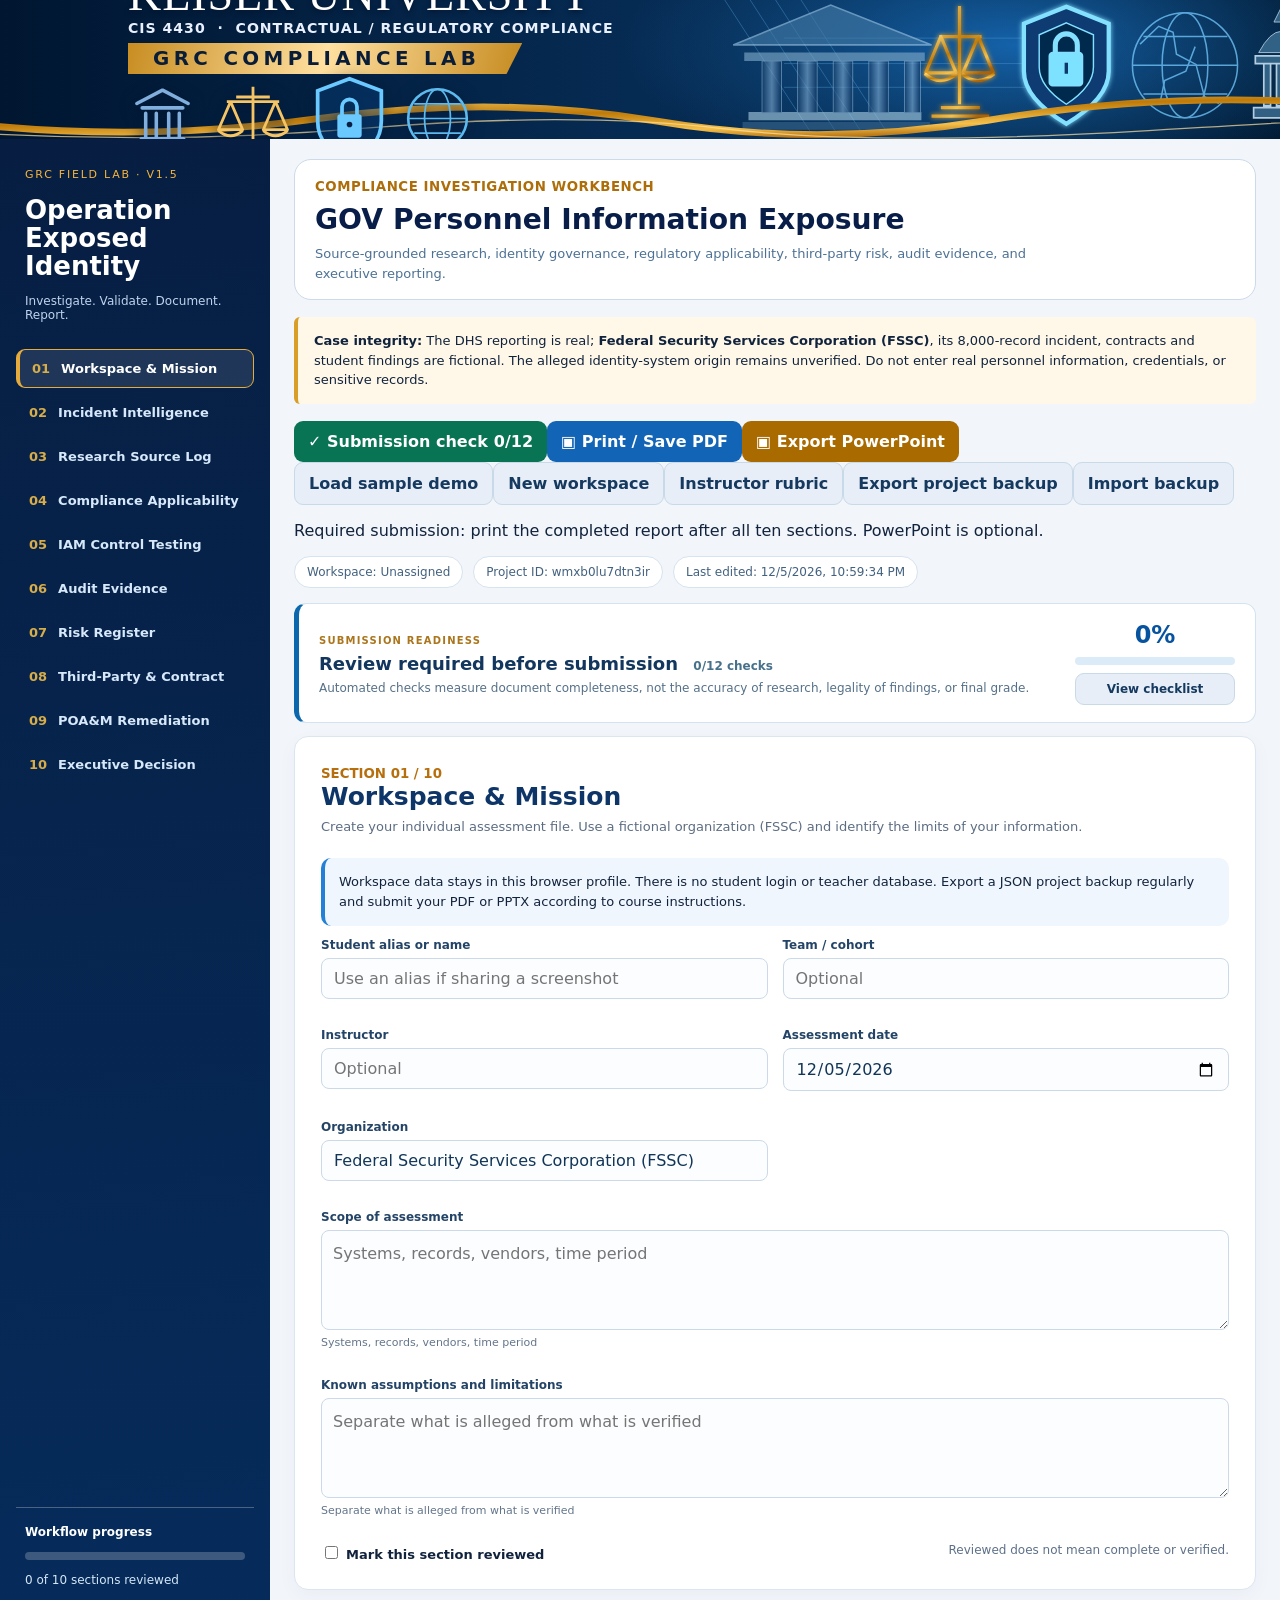
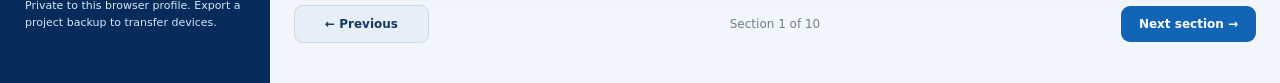
==== commit be16d06f: "Deploy CIS4430 GOV Lab v1.5: index.html" ====
--- a/dhs-compliance-lab/index.html
+++ b/dhs-compliance-lab/index.html
@@ -8,7 +8,7 @@
       <small>CIS 4430 &nbsp;·&nbsp; CONTRACTUAL / REGULATORY COMPLIANCE</small>
       <span class="goldRibbon">GRC COMPLIANCE LAB</span>
     </div>
-    <div class="bannerArt" aria-hidden="true" style="display:none">
+    <div class="bannerArt" aria-hidden="true">
       <svg class="bannerPillar" viewBox="0 0 78 78"><path d="M10 22 39 7l29 15M16 27h46M20 33v27M32 33v27M46 33v27M58 33v27M15 62h48M9 68h60" stroke="currentColor" stroke-width="4" fill="none" stroke-linecap="round" stroke-linejoin="round"/></svg>
       <svg class="bannerScales" viewBox="0 0 92 78"><path d="M46 10v56M17 66h58M28 16h36M46 10v-5M18 21h56M22 21 9 51h26L22 21ZM70 21 57 51h26L70 21Z" stroke="currentColor" stroke-width="3" fill="none" stroke-linejoin="round"/><path d="M9 52q13 11 26 0M57 52q13 11 26 0" stroke="currentColor" stroke-width="3" fill="none"/></svg>
       <svg class="bannerShield" viewBox="0 0 86 94"><path d="M43 5 77 18v32c0 23-14 34-34 40C23 84 9 73 9 50V18Z" fill="rgba(18,116,207,.2)" stroke="currentColor" stroke-width="4"/><rect x="30" y="43" width="26" height="25" rx="3" fill="currentColor"/><path d="M35 44v-9a8 8 0 0 1 16 0v9" fill="none" stroke="currentColor" stroke-width="4"/><circle cx="43" cy="54" r="3" fill="#082044"/></svg>
@@ -17,13 +17,13 @@
   </div>
   <div class="bannerStatus"><span class="chip">SIMULATED CASE STUDY</span><span id="saveStatus">Not saved</span></div>
 </header>
-<main class="layout"><aside class="sidebar"><div class="sidebrand"><small>GRC FIELD LAB · V1.4</small><h2>Operation<br>Exposed Identity</h2><p>Investigate. Validate. Document. Report.</p></div><button type="button" class="mobileNavToggle" id="mobileNavToggle" aria-controls="nav" aria-expanded="false">☰ &nbsp; Browse the 10 lab sections <span aria-hidden="true">▾</span></button><nav id="nav" aria-label="Lab sections"></nav><div class="sidebottom"><b>Workflow progress</b><div class="progressbar"><div id="progressFill"></div></div><span id="progressText">0 of 10 sections reviewed</span><p>Private to this browser profile. Export a project backup to transfer devices.</p></div></aside>
+<main class="layout"><aside class="sidebar"><div class="sidebrand"><small>GRC FIELD LAB · V1.5</small><h2>Operation<br>Exposed Identity</h2><p>Investigate. Validate. Document. Report.</p></div><button type="button" class="mobileNavToggle" id="mobileNavToggle" aria-controls="nav" aria-expanded="false">☰ &nbsp; Browse the 10 lab sections <span aria-hidden="true">▾</span></button><nav id="nav" aria-label="Lab sections"></nav><div class="sidebottom"><b>Workflow progress</b><div class="progressbar"><div id="progressFill"></div></div><span id="progressText">0 of 10 sections reviewed</span><p>Private to this browser profile. Export a project backup to transfer devices.</p></div></aside>
 <section class="content"><div class="hero"><div><small>COMPLIANCE INVESTIGATION WORKBENCH</small><h1>GOV Personnel Information Exposure</h1><p>Source-grounded research, identity governance, regulatory applicability, third-party risk, audit evidence, and executive reporting.</p></div></div>
 <div class="notice"><strong>Case integrity:</strong> The DHS reporting is real; <strong>Federal Security Services Corporation (FSSC)</strong>, its 8,000-record incident, contracts and student findings are fictional. The alleged identity-system origin remains unverified. Do not enter real personnel information, credentials, or sensitive records.</div>
-<div class="actions"><button id="loadDemo" class="secondary">Load sample demo</button><button id="newWorkspace" class="secondary">New workspace</button><button id="exportProject" class="secondary">Export project backup</button><label class="filebutton secondary" for="importFile">Import project backup<input id="importFile" type="file" accept="application/json,.json" hidden></label><button id="openValidator" class="validatorButton">Submission check <span id="readinessTiny">0/12</span></button><button id="openRubric" class="secondary">Instructor rubric</button><button id="printPdf">Print / Save PDF</button><button id="exportPpt" class="accent">Export PowerPoint (.pptx)</button></div>
-<div id="workspaceSummary" class="workspaceSummary"></div><div id="validationDashboard"></div><div id="landingRubric" class="landingRubric"><div class="rubricTitle"><span>INSTRUCTOR WORKBENCH</span><h2>Instructor grading rubric</h2></div><div class="rubricHeadline"><div><small>GRADEBOOK PREVIEW</small><strong>0 <span>/ 100</span></strong></div><div class="rubricMeta">Evaluator &nbsp;_________________<br>Date &nbsp;&nbsp;&nbsp;&nbsp;&nbsp;&nbsp;_________________</div></div><div class="rubricPreviewRows"><div><b>Regulatory &amp; contractual applicability</b><span>— / 20</span></div><div><b>IAM risk and control analysis</b><span>— / 20</span></div><div><b>Audit evidence &amp; findings</b><span>— / 20</span></div><div><b>Third-party responsibility</b><span>— / 15</span></div><div><b>POA&amp;M and corrective action</b><span>— / 15</span></div><div><b>Executive recommendation</b><span>— / 10</span></div></div><p class="rubricPreviewNote">Select <b>Instructor rubric</b> to enter actual scores and feedback.</p></div><div id="panel"></div>
+<div class="actionToolbar" aria-label="Lab actions"><div class="primaryActions"><button id="openValidator" class="validatorButton">✓ Submission check <span id="readinessTiny">0/12</span></button><button id="printPdf" class="printAction">▣ Print / Save PDF</button><button id="exportPpt" class="accent">▣ Export PowerPoint</button></div><div class="secondaryActions"><button id="loadDemo" class="secondary">Load sample demo</button><button id="newWorkspace" class="secondary">New workspace</button><button id="openRubric" class="secondary">Instructor rubric</button><button id="exportProject" class="secondary">Export project backup</button><label class="filebutton secondary" for="importFile">Import backup<input id="importFile" type="file" accept="application/json,.json" hidden></label></div></div><p id="exportStatus" aria-live="polite" class="exportStatus">Required submission: print the completed report after all ten sections. PowerPoint is optional.</p>
+<div id="workspaceSummary" class="workspaceSummary"></div><div id="validationDashboard"></div><div id="panel"></div>
 <div class="panelFooter"><button id="prevBtn" class="secondary">← Previous</button><span id="stepCounter"></span><button id="nextBtn">Next section →</button></div>
 </section></main><div id="printArea"></div>
 <script src="vendor/pptxgen.min.js"></script><script src="app.js"></script><script>
 (function(){const b=document.getElementById('mobileNavToggle'),n=document.getElementById('nav');if(!b||!n)return; b.addEventListener('click',()=>{const open=n.classList.toggle('mobileOpen');b.setAttribute('aria-expanded',String(open));b.querySelector('span').textContent=open?'▴':'▾';});n.addEventListener('click',e=>{if(e.target.closest('.navitem')&&window.matchMedia('(max-width:1000px)').matches){n.classList.remove('mobileOpen');b.setAttribute('aria-expanded','false');b.querySelector('span').textContent='▾';}});})();
-</script><script>document.addEventListener('click',function(e){if(e.target.closest('#openRubric,#openValidator,#nav,.panelFooter')){let x=document.getElementById('landingRubric');if(x)x.style.display='none';}});</script></body></html>+</script></body></html>
--- a/dhs-compliance-lab/styles.css
+++ b/dhs-compliance-lab/styles.css
@@ -73,3 +73,71 @@
 }
 @media(min-width:651px) and (max-width:1000px){.actions{display:grid;grid-template-columns:repeat(4,minmax(0,1fr))}.actions button,.actions .filebutton{width:100%;padding:11px 7px}}
 @media print{.mobileNavToggle{display:none!important}}
+
+
+/* v1.4 accurate reference styling */
+.topbar{background:#031b3b url("academic-banner.svg") center center/cover no-repeat!important;min-height:139px!important;height:139px!important;padding:11px 0 16px clamp(24px,10vw,160px)!important;border:0!important;border-bottom:0!important}
+.topbar::before,.topbar::after{display:none!important}
+.bannerMain{max-width:none;display:block!important;position:relative;z-index:2}
+.bannerSchool{align-items:flex-start;display:flex;gap:2px}
+.schoolTitle{font:400 clamp(32px,3.6vw,51px)/1 Georgia,"Times New Roman",serif!important;letter-spacing:.02em!important;text-shadow:0 2px 5px #05152f;font-weight:400!important}
+.bannerSchool small{font-size:clamp(10px,1.1vw,16px)!important;letter-spacing:.07em!important;color:#e9f0ff}
+.goldRibbon{background:linear-gradient(105deg,#c88d22,#ffe0a0,#c68b20)!important;letter-spacing:.22em!important;font-size:clamp(12px,1.55vw,23px)!important;padding:4px 42px 4px 25px!important;margin-top:5px!important;box-shadow:none}
+.bannerStatus{display:none!important}
+.layout{grid-template-columns:270px minmax(0,1fr)!important;min-height:calc(100vh - 139px)!important}
+.sidebar{background:linear-gradient(175deg,#071e42,#062c5c)!important}
+.content{max-width:none!important;width:100%;padding:20px 24px 40px!important}
+.hero{background:#fff!important;border:1px solid #ccdaea!important;border-radius:17px!important;padding:16px 20px!important;box-shadow:none}
+.hero h1{font-size:clamp(24px,2.2vw,36px)!important;margin:8px 0!important;color:#081e49}
+.hero p{font-size:clamp(13px,1vw,16px)!important;color:#4d7194}
+.hero small{color:#ad6d09!important;letter-spacing:.04em!important}
+.actions{justify-content:flex-start!important;gap:10px!important}
+.actions button,.actions .filebutton{min-height:44px!important;padding:10px 14px!important;font-size:13px!important}
+.actions #loadDemo{order:1}
+.actions #openValidator{order:2}
+.actions #openRubric{order:3}
+.actions #printPdf{order:4}
+.actions #exportPpt{order:5}
+.actions #newWorkspace{order:6}
+.actions #exportProject{order:7}
+.actions .filebutton{order:8}
+.landingRubric{background:#fff;border:1px solid #c9d8e8;border-radius:17px;padding:20px 25px;margin:17px 0;box-shadow:0 4px 14px #122d5008}
+.rubricTitle span{color:#ae6b09;font-size:12px;font-weight:800;letter-spacing:.03em}
+.rubricTitle h2{color:#10284c;font-size:27px;margin:6px 0 17px}
+.rubricHeadline{background:#e9f2fb;border:1px solid #cedfea;border-radius:10px;display:flex;align-items:center;justify-content:space-between;padding:12px 24px}
+.rubricHeadline small{display:block;font-weight:800;color:#b07516;font-size:12px}
+.rubricHeadline strong{font-size:39px;color:#092b58}
+.rubricHeadline strong span{font-size:32px;color:#092b58}
+.rubricMeta{color:#103359;line-height:1.8;font-size:14px;margin-right:13%}
+.rubricPreviewRows{display:grid;gap:5px;margin:8px 0}
+.rubricPreviewRows>div{border:1px solid #d6e2ee;border-radius:5px;background:#f8fbfe;display:flex;align-items:center;justify-content:space-between;gap:12px;padding:8px 13px;color:#173a66;font-size:14px}
+.rubricPreviewRows span{white-space:nowrap}
+.rubricPreviewNote{font-size:11px;color:#56718c;margin:8px 0 0}
+.readinessCard{border-radius:12px!important}
+@media(min-width:1001px){.landingRubric{max-width:none}.sidebar nav{gap:5px}}
+@media(max-width:1000px){
+ .topbar{padding:18px 22px!important;height:135px!important;min-height:135px!important;background-position:58% center!important}
+ .layout{display:block!important}
+ .content{padding:15px 16px 28px!important}
+ .hero{padding:17px!important}
+ .landingRubric{padding:17px}
+ .rubricMeta{margin:0}
+ .actions{display:grid!important;grid-template-columns:repeat(2,minmax(0,1fr));gap:8px!important}
+ .actions button,.actions .filebutton{width:100%!important;min-width:0!important;white-space:normal!important;overflow-wrap:anywhere}
+ .sidebar nav{display:none}
+ .sidebar nav.mobileOpen{display:flex}
+}
+@media(max-width:650px){
+ .topbar{height:133px!important;min-height:133px!important;padding:18px 15px!important;background-size:auto 133px!important;background-position:43% center!important}
+ .schoolTitle{font-size:clamp(23px,6vw,33px)!important;max-width:96%}
+ .bannerSchool small{font-size:9px!important;max-width:265px;line-height:1.3}
+ .goldRibbon{font-size:11px!important;max-width:265px!important;padding:5px 18px!important;letter-spacing:.1em!important}
+ .rubricHeadline{padding:12px}
+ .rubricHeadline strong{font-size:28px}
+ .rubricHeadline strong span{font-size:22px}
+ .rubricMeta{font-size:10px}
+ .rubricPreviewRows>div{font-size:11px;padding:7px 8px}
+ .rubricTitle h2{font-size:22px}
+ .landingRubric{padding:14px}
+ .actions button,.actions .filebutton{font-size:12px!important;padding:9px 5px!important}
+}
